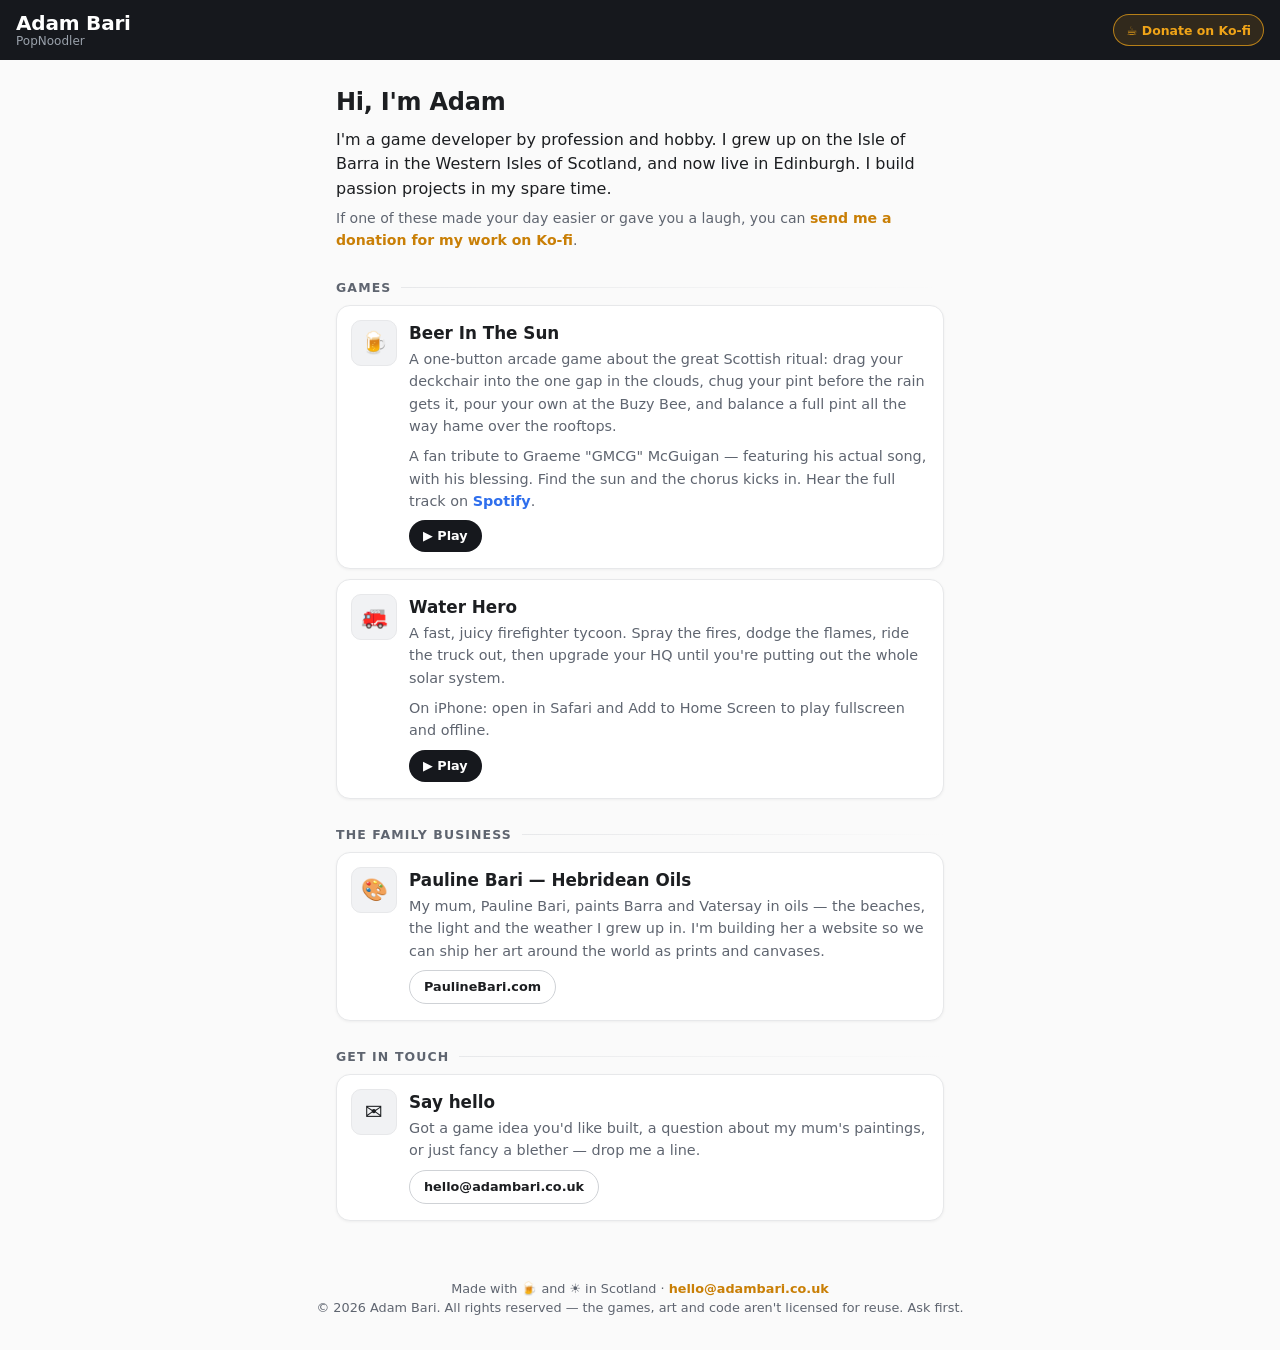
==== index.html @ caa437c6 "Donation wording tweak Co-Authored-By: Claude Fable 5 <noreply@anthropic.com> Claude-Session: https:" ====
<!DOCTYPE html>
<html lang="en">
<head>
<meta charset="utf-8">
<meta name="viewport" content="width=device-width, initial-scale=1, viewport-fit=cover">
<title>PopNoodler — Adam Bari</title>
<meta name="description" content="Adam Bari — game developer from the Isle of Barra, now in Edinburgh. Passion-project games, played right in your browser.">
<meta name="theme-color" content="#16181d">
<meta property="og:title" content="PopNoodler — Adam Bari">
<meta property="og:description" content="Adam Bari — game developer from the Isle of Barra, now in Edinburgh. Passion-project games, played right in your browser.">
<meta property="og:type" content="website">
<meta property="og:url" content="https://adambari.co.uk/">
<link rel="icon" href="data:image/svg+xml,<svg xmlns=%22http://www.w3.org/2000/svg%22 viewBox=%220 0 100 100%22><text y=%22.9em%22 font-size=%2290%22>🍺</text></svg>">
<style>
  * { margin: 0; padding: 0; box-sizing: border-box; }
  :root {
    --bg: #fafafa;
    --card: #ffffff;
    --ink: #1c1e21;
    --muted: #5f6570;
    --line: #e7e8ea;
    --dark: #16181d;
    --amber: #f0a418;
    --amber-deep: #c97f06;
    --accent: #2f6fed;
    --radius: 14px;
  }
  html { -webkit-text-size-adjust: 100%; }
  body {
    font-family: system-ui, -apple-system, "Segoe UI", Roboto, sans-serif;
    background: var(--bg);
    color: var(--ink);
    min-height: 100dvh;
    line-height: 1.55;
  }

  /* ── Top bar ── */
  .topbar {
    position: sticky; top: 0; z-index: 20;
    display: flex; align-items: center; justify-content: space-between;
    gap: 8px;
    color: #fff;
    padding: 12px 16px;
    padding-top: calc(12px + env(safe-area-inset-top));
    background: var(--dark);
  }
  .brand { display: flex; flex-direction: column; align-items: flex-start; color: #fff; text-decoration: none; }
  .brand-name {
    font-size: 1.25rem; font-weight: 800; letter-spacing: -0.01em;
    line-height: 1.1; color: #fff;
  }
  .brand-sub {
    font-size: 0.75rem; color: #9aa1ab;
    line-height: 1.2; white-space: nowrap;
  }
  .support-pill {
    display: inline-flex; align-items: center; gap: 5px;
    min-height: 32px;
    font-size: 0.78rem; font-weight: 700; white-space: nowrap;
    color: var(--amber); text-decoration: none;
    background: rgba(240, 164, 24, 0.12); border: 1px solid rgba(240, 164, 24, 0.7);
    padding: 4px 12px; border-radius: 999px;
  }
  .support-pill:hover { background: rgba(240, 164, 24, 0.22); }

  /* ── Layout ── */
  .view { max-width: 640px; margin: 0 auto; padding: 20px 16px 40px; }
  .page-title {
    font-size: 1.5rem; font-weight: 800; letter-spacing: -0.01em;
    margin: 4px 0 6px;
  }
  .intro { margin-bottom: 6px; }
  .muted { color: var(--muted); font-size: 0.88rem; }
  .muted a { color: var(--amber-deep); font-weight: 600; text-decoration: none; }
  .muted a:hover { text-decoration: underline; }

  .section-heading {
    font-size: 0.78rem; font-weight: 700; color: var(--muted);
    text-transform: uppercase; letter-spacing: 0.09em;
    margin: 26px 0 8px;
    display: flex; align-items: center; gap: 10px;
  }
  .section-heading::after {
    content: ""; flex: 1; height: 1px;
    background: linear-gradient(90deg, var(--line), transparent);
  }

  /* ── Cards ── */
  .card {
    background: var(--card);
    border: 1px solid var(--line);
    border-radius: var(--radius);
    padding: 14px;
    margin-bottom: 10px;
    box-shadow: 0 1px 3px rgba(20, 22, 26, 0.05);
    display: flex; gap: 12px; align-items: flex-start;
  }
  .card-tile {
    flex: 0 0 auto;
    width: 46px; height: 46px;
    background: #f1f2f4;
    border: 1px solid var(--line);
    border-radius: 10px;
    display: flex; align-items: center; justify-content: center;
    font-size: 1.35rem;
  }
  .card-body { min-width: 0; }
  .card-title {
    font-weight: 750; font-size: 1.05rem; color: var(--ink);
    margin-bottom: 2px;
  }
  .card-body p { color: var(--muted); font-size: 0.9rem; margin-bottom: 8px; }
  .card-body p a { color: var(--accent); font-weight: 600; text-decoration: none; }
  .card-body p a:hover { text-decoration: underline; }

  .pill {
    display: inline-flex; align-items: center; gap: 5px;
    font-size: 0.8rem; font-weight: 700; text-decoration: none;
    padding: 6px 14px; border-radius: 999px;
    margin-right: 6px; margin-bottom: 2px;
  }
  .pill-solid { background: var(--dark); color: #fff; }
  .pill-solid:hover { background: #2a2d34; }
  .pill-outline { color: var(--ink); border: 1px solid #cfd2d6; background: transparent; }
  .pill-outline:hover { background: #f1f2f4; }

  footer { text-align: center; padding: 8px 16px 32px; }
  footer p { color: var(--muted); font-size: 0.8rem; }
  footer a { color: var(--amber-deep); font-weight: 600; text-decoration: none; }
  footer a:hover { text-decoration: underline; }
</style>
</head>
<body>

<header class="topbar">
  <a href="/" class="brand">
    <span class="brand-name">Adam Bari</span>
    <span class="brand-sub">PopNoodler</span>
  </a>
  <a class="support-pill" href="https://ko-fi.com/AdamBari">☕ Donate on Ko-fi</a>
</header>

<main class="view">

  <h1 class="page-title">Hi, I'm Adam</h1>
  <p class="intro">I'm a game developer by profession and hobby. I grew up on the Isle of Barra
  in the Western Isles of Scotland, and now live in Edinburgh. I build passion projects in my
  spare time.</p>
  <p class="muted">If one of these made your day easier or gave you a laugh, you can
  <a href="https://ko-fi.com/AdamBari">send me a donation for my work on Ko-fi</a>.</p>

  <h2 class="section-heading">Games</h2>

  <div class="card">
    <div class="card-tile">🍺</div>
    <div class="card-body">
      <div class="card-title">Beer In The Sun</div>
      <p>A one-button arcade game about the great Scottish ritual: drag your deckchair
      into the one gap in the clouds, chug your pint before the rain gets it, pour your own
      at the Buzy Bee, and balance a full pint all the way hame over the rooftops.</p>
      <p>A fan tribute to Graeme "GMCG" McGuigan — featuring his actual song, with his
      blessing. Find the sun and the chorus kicks in. Hear the full track on
      <a href="https://open.spotify.com/track/4gxDGM8LNht9higommwH7h">Spotify</a>.</p>
      <a class="pill pill-solid" href="https://adambari.co.uk/beer-in-the-sun/">▶ Play</a>
    </div>
  </div>

  <div class="card">
    <div class="card-tile">🚒</div>
    <div class="card-body">
      <div class="card-title">Water Hero</div>
      <p>A fast, juicy firefighter tycoon. Spray the fires, dodge the flames, ride the truck
      out, then upgrade your HQ until you're putting out the whole solar system.</p>
      <p>On iPhone: open in Safari and Add to Home Screen to play fullscreen and offline.</p>
      <a class="pill pill-solid" href="https://adambari.co.uk/WaterHero/">▶ Play</a>
    </div>
  </div>

  <h2 class="section-heading">The Family Business</h2>

  <div class="card">
    <div class="card-tile">🎨</div>
    <div class="card-body">
      <div class="card-title">Pauline Bari — Hebridean Oils</div>
      <p>My mum, Pauline Bari, paints Barra and Vatersay in oils — the beaches, the light and
      the weather I grew up in. I'm building her a website so we can ship her art around the
      world as prints and canvases.</p>
      <a class="pill pill-outline" href="https://paulinebari.com">PaulineBari.com</a>
    </div>
  </div>

  <h2 class="section-heading">Get In Touch</h2>

  <div class="card">
    <div class="card-tile">✉️</div>
    <div class="card-body">
      <div class="card-title">Say hello</div>
      <p>Got a game idea you'd like built, a question about my mum's paintings, or just
      fancy a blether — drop me a line.</p>
      <a class="pill pill-outline" href="mailto:hello@adambari.co.uk">hello@adambari.co.uk</a>
    </div>
  </div>

</main>

<footer>
  <p>Made with 🍺 and ☀️ in Scotland · <a href="mailto:hello@adambari.co.uk">hello@adambari.co.uk</a></p>
  <p>© 2026 Adam Bari. All rights reserved — the games, art and code aren't licensed for reuse. Ask first.</p>
</footer>

</body>
</html>
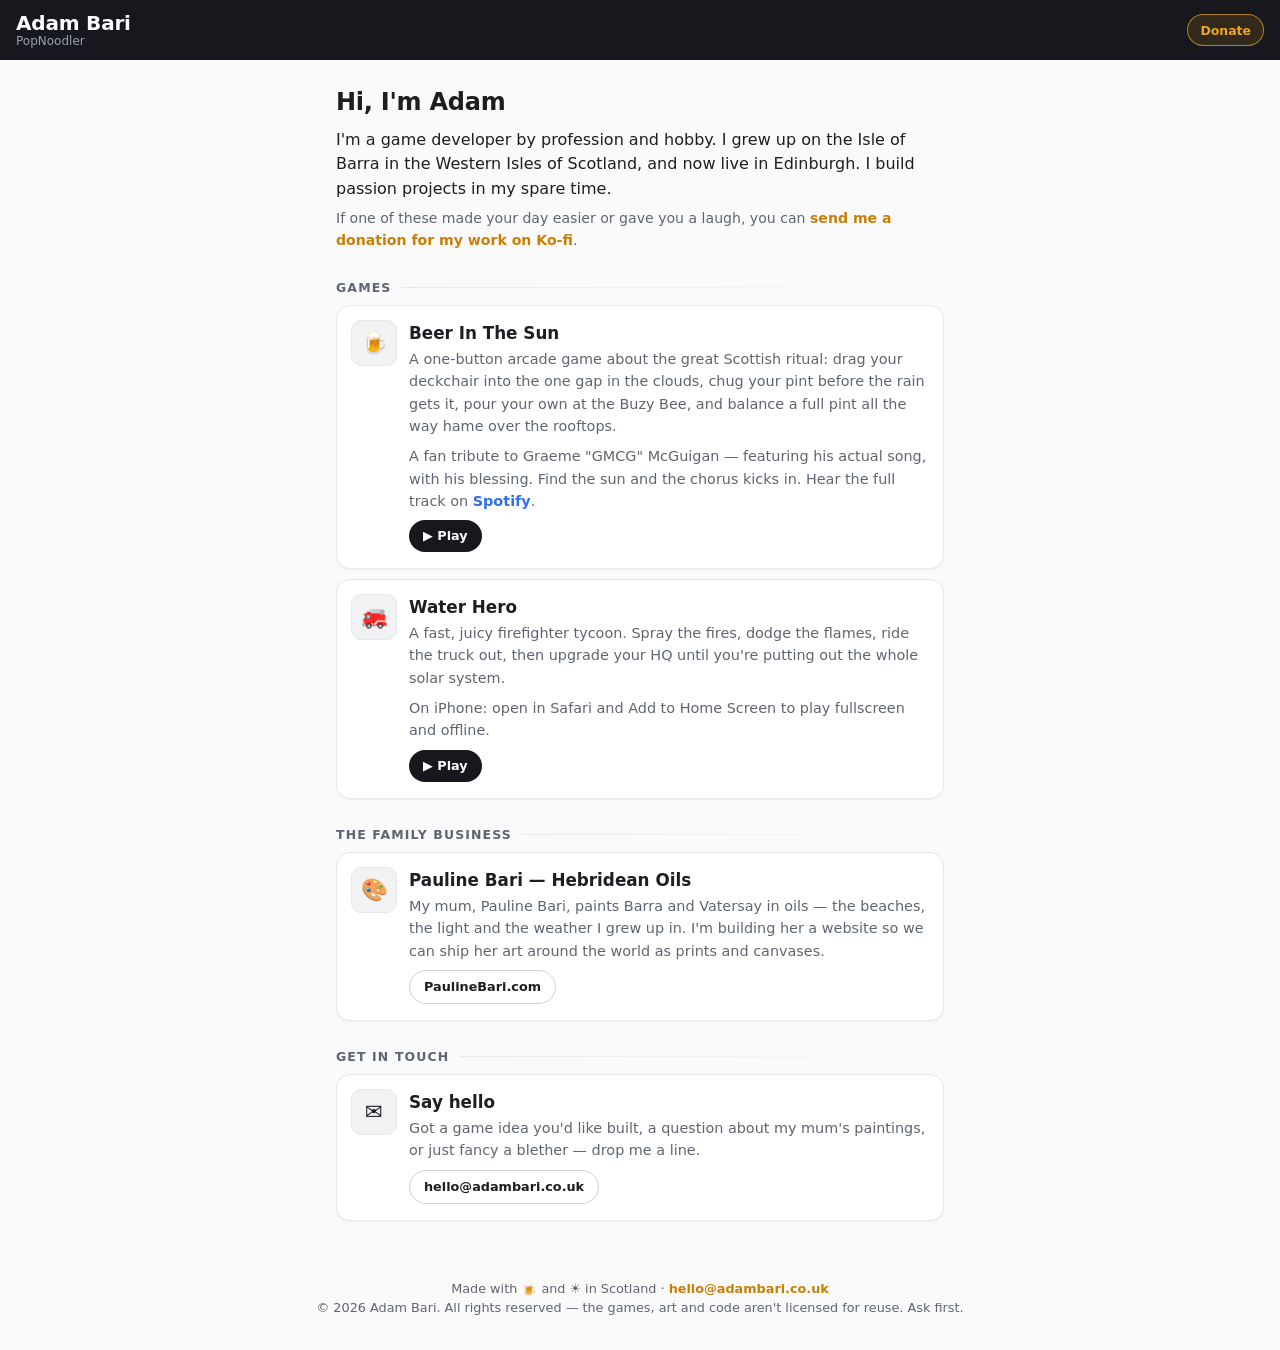
==== commit 7348a098: "Topbar pill: just Donate Co-Authored-By: Claude Fable 5 <noreply@anthropic.com> Claude-Session: http" ====
--- a/index.html
+++ b/index.html
@@ -137,7 +137,7 @@
     <span class="brand-name">Adam Bari</span>
     <span class="brand-sub">PopNoodler</span>
   </a>
-  <a class="support-pill" href="https://ko-fi.com/AdamBari">☕ Donate on Ko-fi</a>
+  <a class="support-pill" href="https://ko-fi.com/AdamBari">Donate</a>
 </header>
 
 <main class="view">
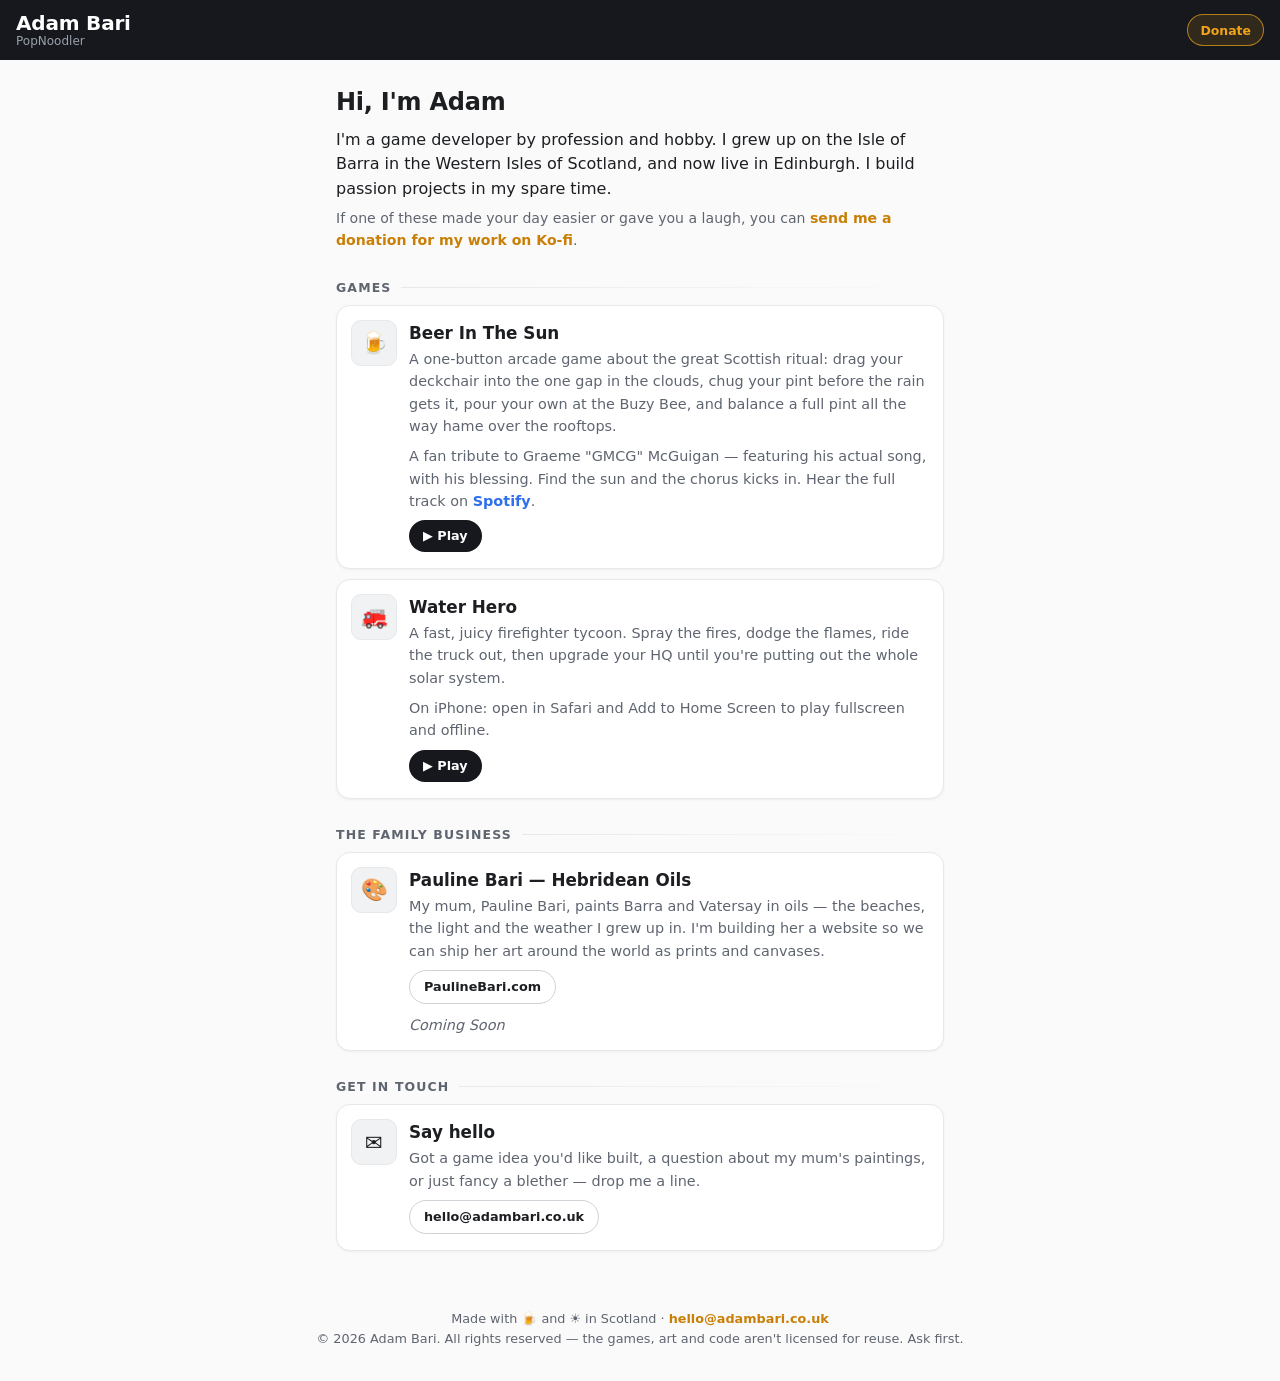
==== commit 8d21436d: "Art card: Coming Soon note Co-Authored-By: Claude Fable 5 <noreply@anthropic.com> Claude-Session: ht" ====
--- a/index.html
+++ b/index.html
@@ -186,6 +186,7 @@
       the weather I grew up in. I'm building her a website so we can ship her art around the
       world as prints and canvases.</p>
       <a class="pill pill-outline" href="https://paulinebari.com">PaulineBari.com</a>
+      <p class="muted" style="margin:8px 0 0"><em>Coming Soon</em></p>
     </div>
   </div>
 
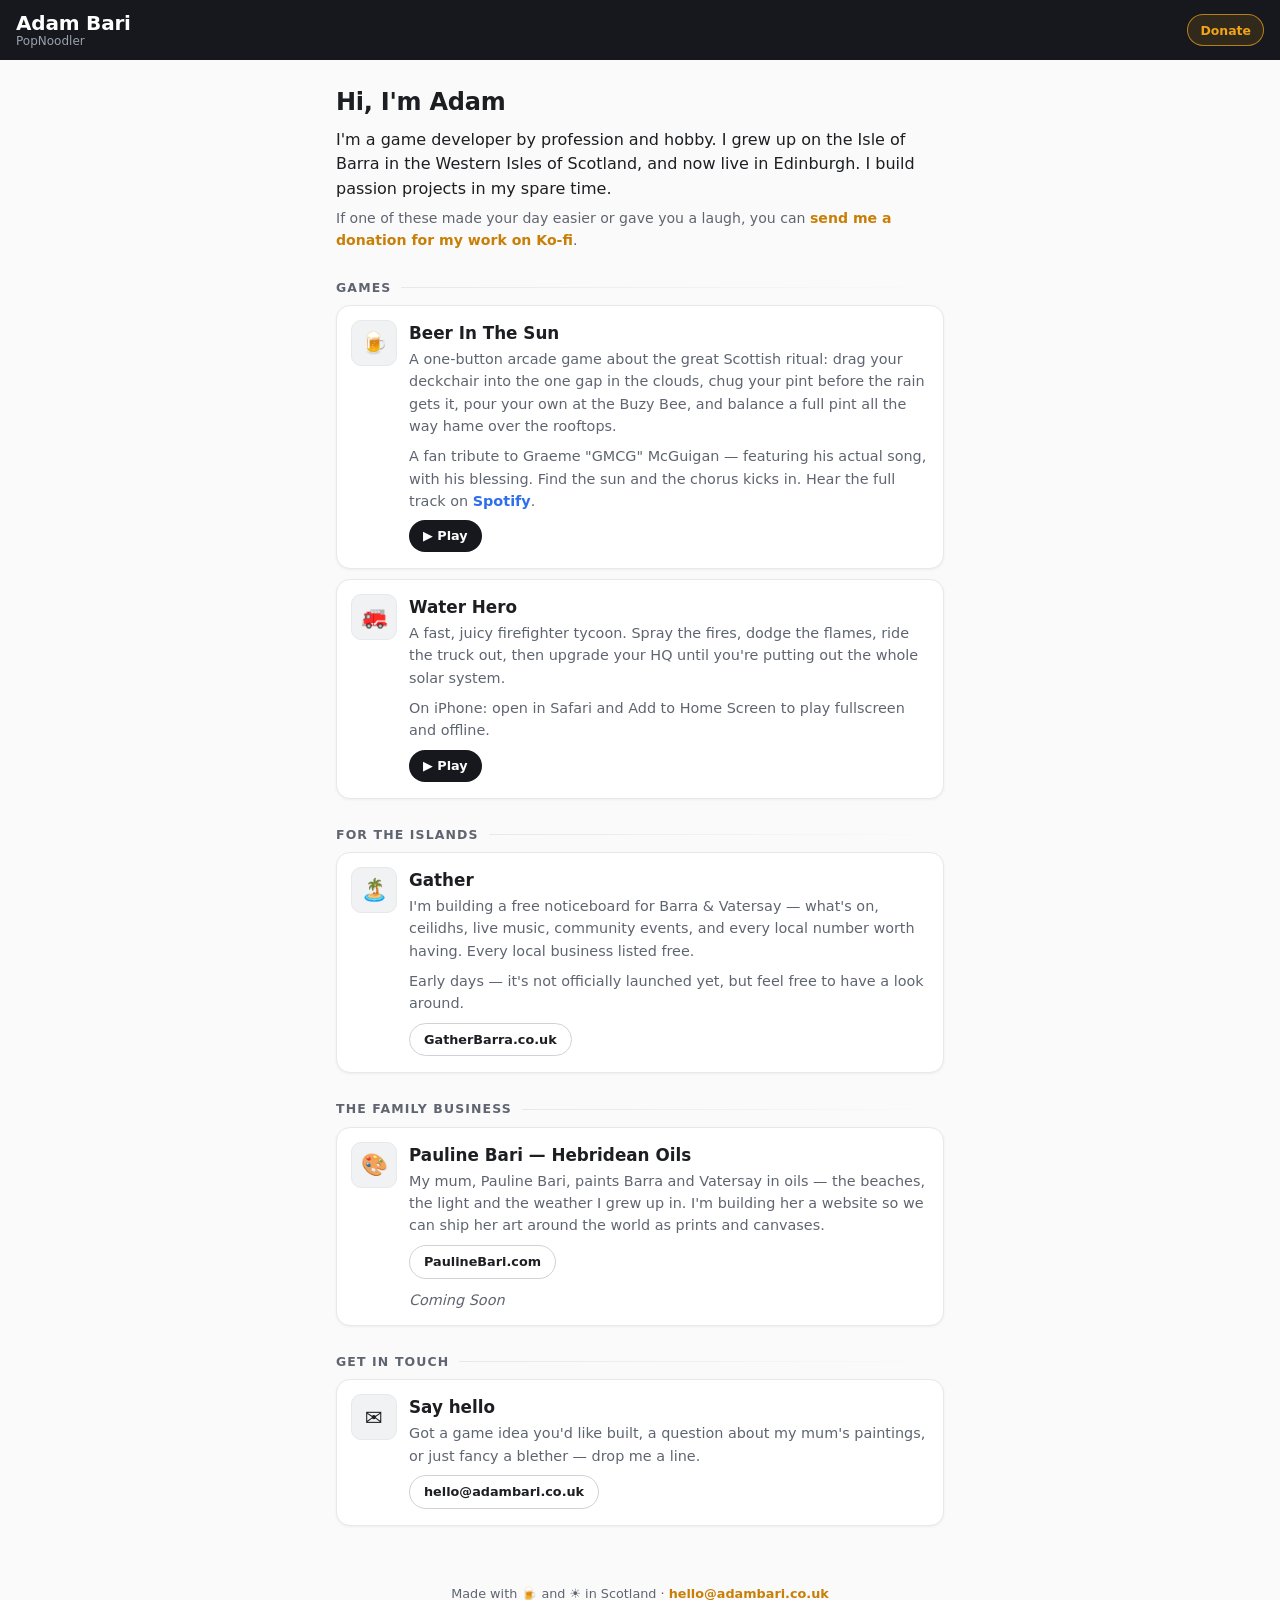
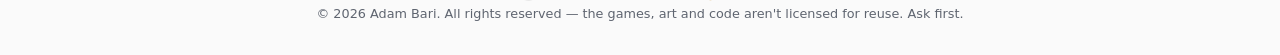
==== commit 18e1ce0a: "Hub: add Gather card (For The Islands section) Co-Authored-By: Claude Fable 5 <noreply@anthropic.com" ====
--- a/index.html
+++ b/index.html
@@ -176,6 +176,20 @@
     </div>
   </div>
 
+  <h2 class="section-heading">For The Islands</h2>
+
+  <div class="card">
+    <div class="card-tile">🏝️</div>
+    <div class="card-body">
+      <div class="card-title">Gather</div>
+      <p>I'm building a free noticeboard for Barra &amp; Vatersay — what's on, ceilidhs,
+      live music, community events, and every local number worth having. Every local
+      business listed free.</p>
+      <p>Early days — it's not officially launched yet, but feel free to have a look around.</p>
+      <a class="pill pill-outline" href="https://gatherbarra.co.uk">GatherBarra.co.uk</a>
+    </div>
+  </div>
+
   <h2 class="section-heading">The Family Business</h2>
 
   <div class="card">
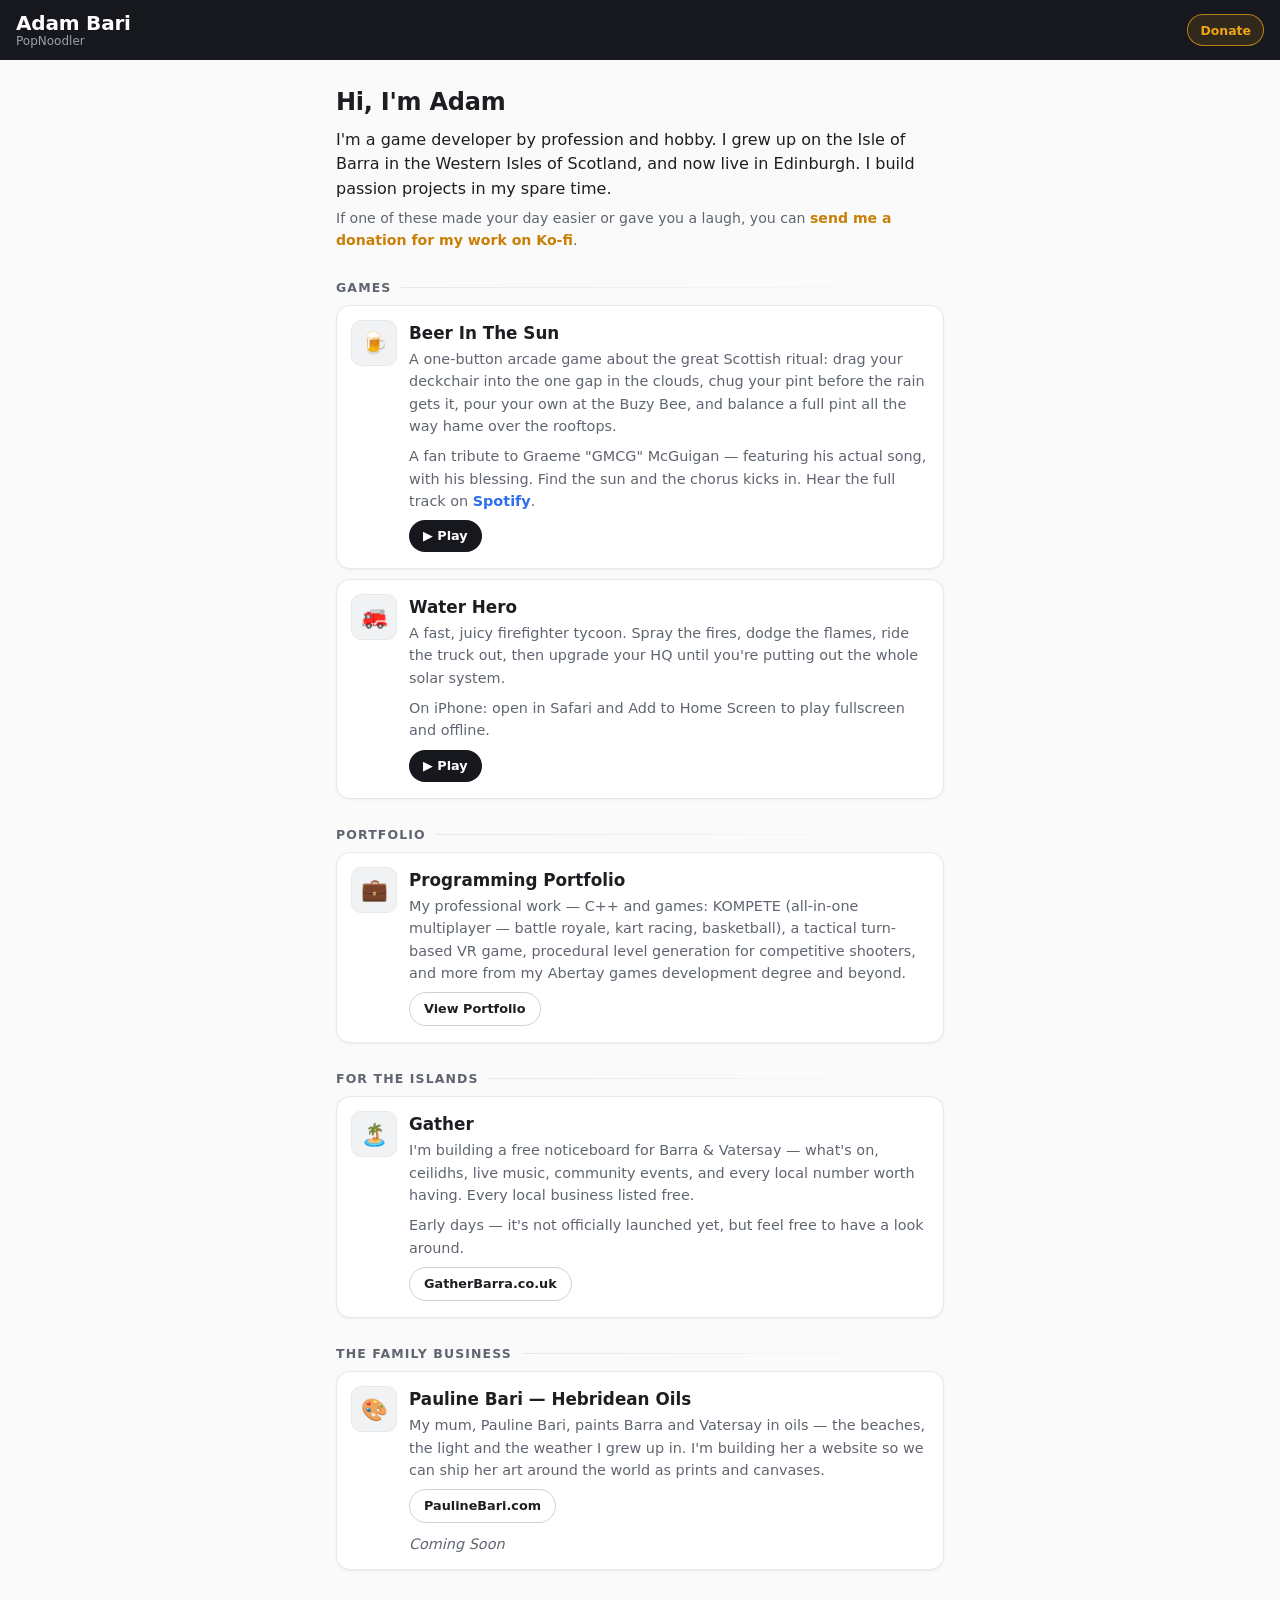
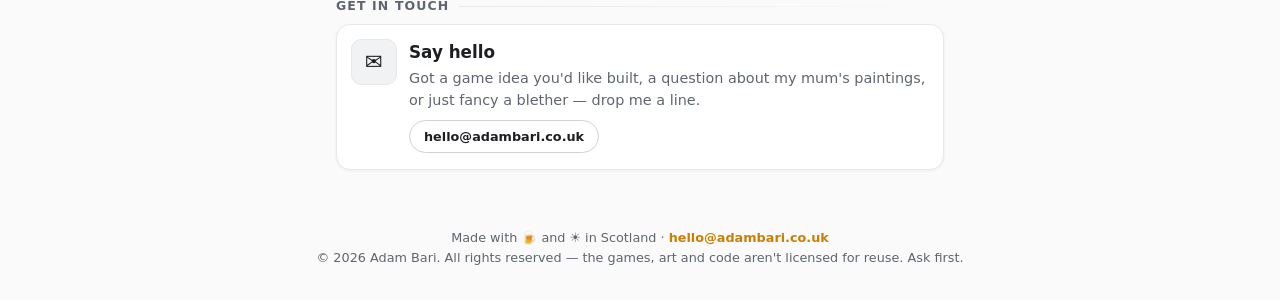
==== commit 950d4770: "Hub: portfolio card linking Wix site Co-Authored-By: Claude Fable 5 <noreply@anthropic.com> Claude-S" ====
--- a/index.html
+++ b/index.html
@@ -176,6 +176,20 @@
     </div>
   </div>
 
+  <h2 class="section-heading">Portfolio</h2>
+
+  <div class="card">
+    <div class="card-tile">💼</div>
+    <div class="card-body">
+      <div class="card-title">Programming Portfolio</div>
+      <p>My professional work — C++ and games: KOMPETE (all-in-one multiplayer — battle
+      royale, kart racing, basketball), a tactical turn-based VR game, procedural level
+      generation for competitive shooters, and more from my Abertay games development
+      degree and beyond.</p>
+      <a class="pill pill-outline" href="https://adamibari.wixsite.com/a-i-b">View Portfolio</a>
+    </div>
+  </div>
+
   <h2 class="section-heading">For The Islands</h2>
 
   <div class="card">
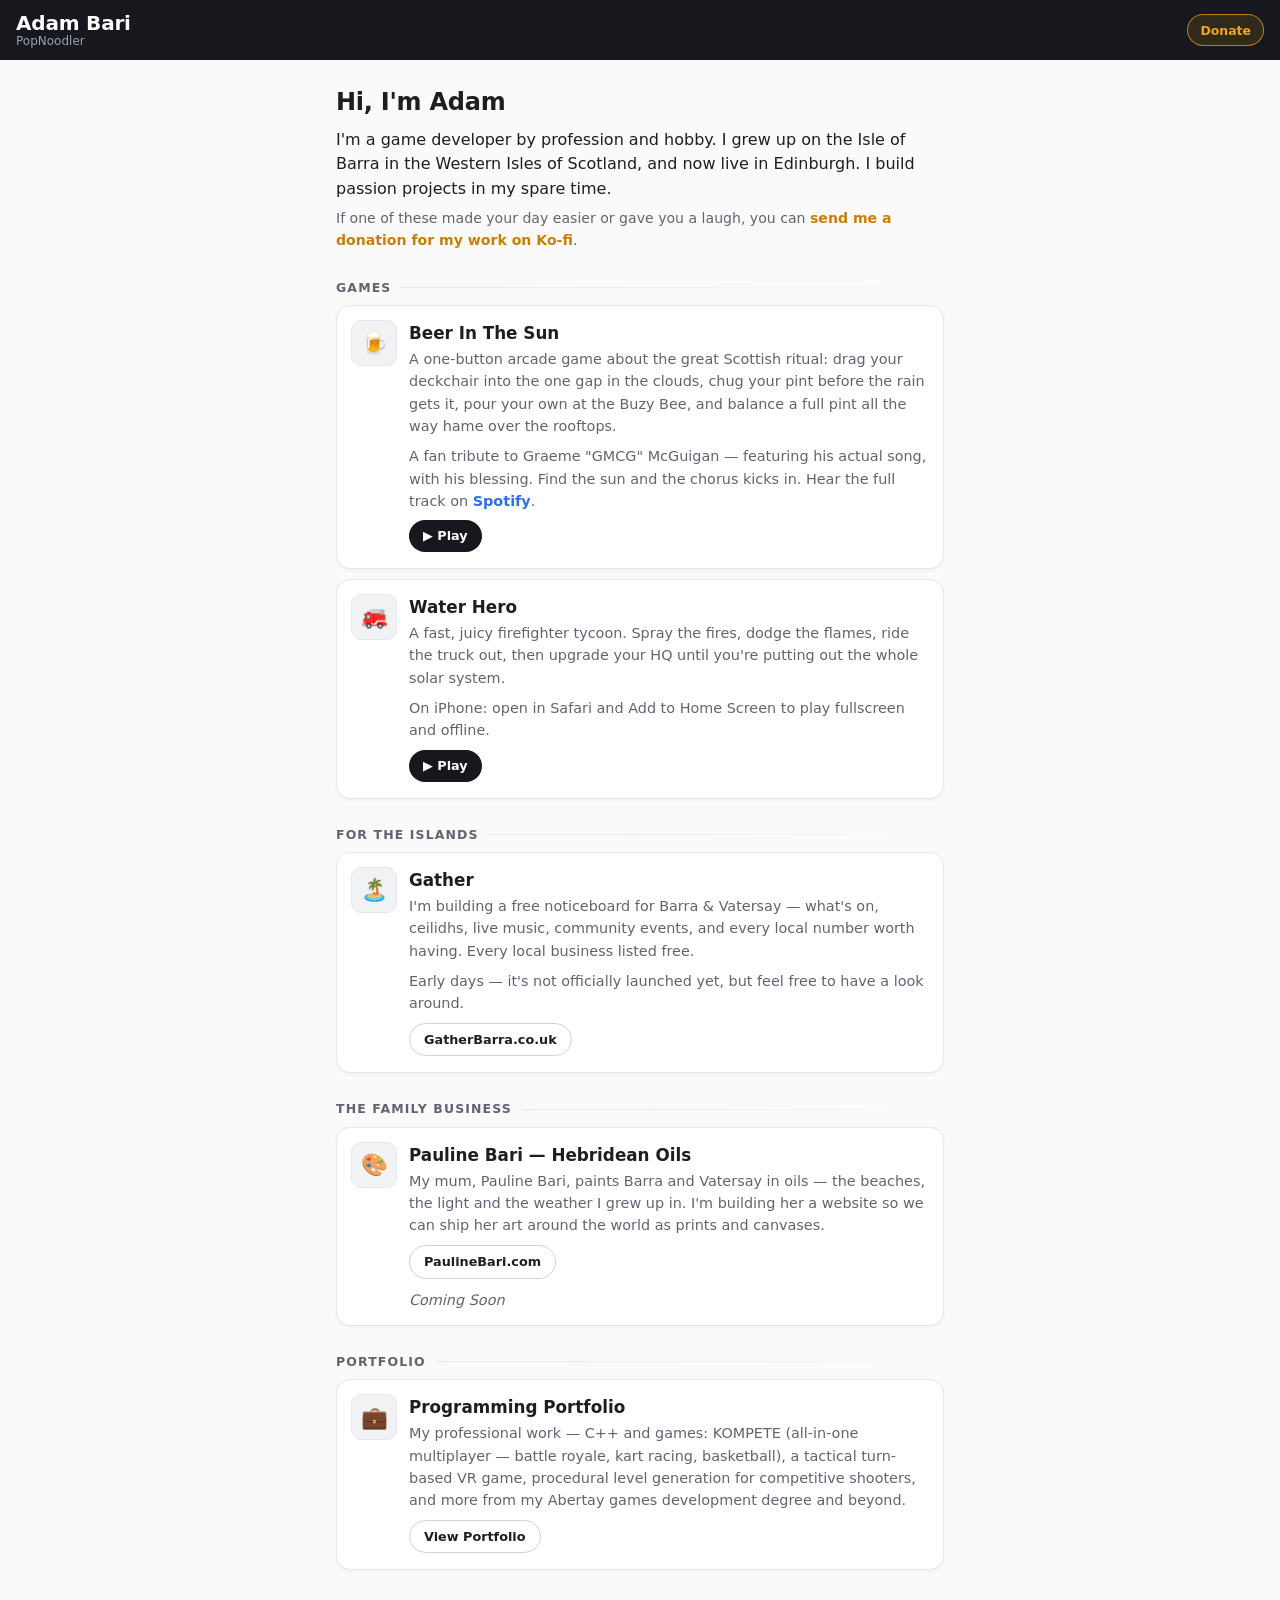
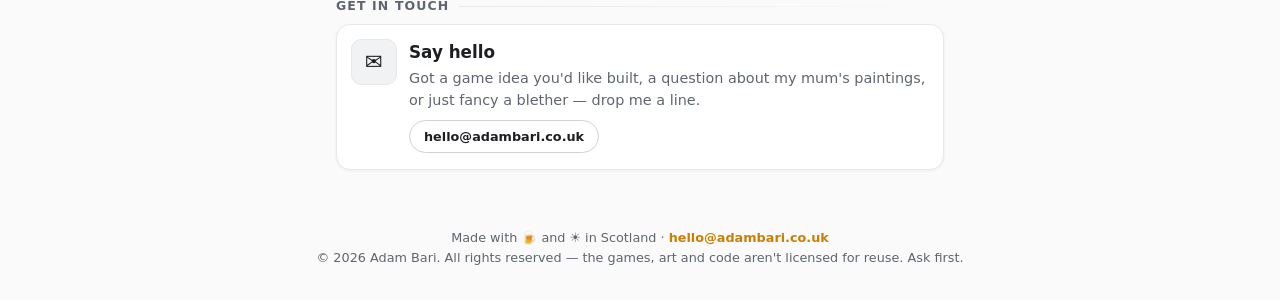
==== commit 91138e5c: "Hub: portfolio section moved to second-bottom Co-Authored-By: Claude Fable 5 <noreply@anthropic.com>" ====
--- a/index.html
+++ b/index.html
@@ -176,6 +176,34 @@
     </div>
   </div>
 
+  <h2 class="section-heading">For The Islands</h2>
+
+  <div class="card">
+    <div class="card-tile">🏝️</div>
+    <div class="card-body">
+      <div class="card-title">Gather</div>
+      <p>I'm building a free noticeboard for Barra &amp; Vatersay — what's on, ceilidhs,
+      live music, community events, and every local number worth having. Every local
+      business listed free.</p>
+      <p>Early days — it's not officially launched yet, but feel free to have a look around.</p>
+      <a class="pill pill-outline" href="https://gatherbarra.co.uk">GatherBarra.co.uk</a>
+    </div>
+  </div>
+
+  <h2 class="section-heading">The Family Business</h2>
+
+  <div class="card">
+    <div class="card-tile">🎨</div>
+    <div class="card-body">
+      <div class="card-title">Pauline Bari — Hebridean Oils</div>
+      <p>My mum, Pauline Bari, paints Barra and Vatersay in oils — the beaches, the light and
+      the weather I grew up in. I'm building her a website so we can ship her art around the
+      world as prints and canvases.</p>
+      <a class="pill pill-outline" href="https://paulinebari.com">PaulineBari.com</a>
+      <p class="muted" style="margin:8px 0 0"><em>Coming Soon</em></p>
+    </div>
+  </div>
+
   <h2 class="section-heading">Portfolio</h2>
 
   <div class="card">
@@ -190,34 +218,6 @@
     </div>
   </div>
 
-  <h2 class="section-heading">For The Islands</h2>
-
-  <div class="card">
-    <div class="card-tile">🏝️</div>
-    <div class="card-body">
-      <div class="card-title">Gather</div>
-      <p>I'm building a free noticeboard for Barra &amp; Vatersay — what's on, ceilidhs,
-      live music, community events, and every local number worth having. Every local
-      business listed free.</p>
-      <p>Early days — it's not officially launched yet, but feel free to have a look around.</p>
-      <a class="pill pill-outline" href="https://gatherbarra.co.uk">GatherBarra.co.uk</a>
-    </div>
-  </div>
-
-  <h2 class="section-heading">The Family Business</h2>
-
-  <div class="card">
-    <div class="card-tile">🎨</div>
-    <div class="card-body">
-      <div class="card-title">Pauline Bari — Hebridean Oils</div>
-      <p>My mum, Pauline Bari, paints Barra and Vatersay in oils — the beaches, the light and
-      the weather I grew up in. I'm building her a website so we can ship her art around the
-      world as prints and canvases.</p>
-      <a class="pill pill-outline" href="https://paulinebari.com">PaulineBari.com</a>
-      <p class="muted" style="margin:8px 0 0"><em>Coming Soon</em></p>
-    </div>
-  </div>
-
   <h2 class="section-heading">Get In Touch</h2>
 
   <div class="card">
